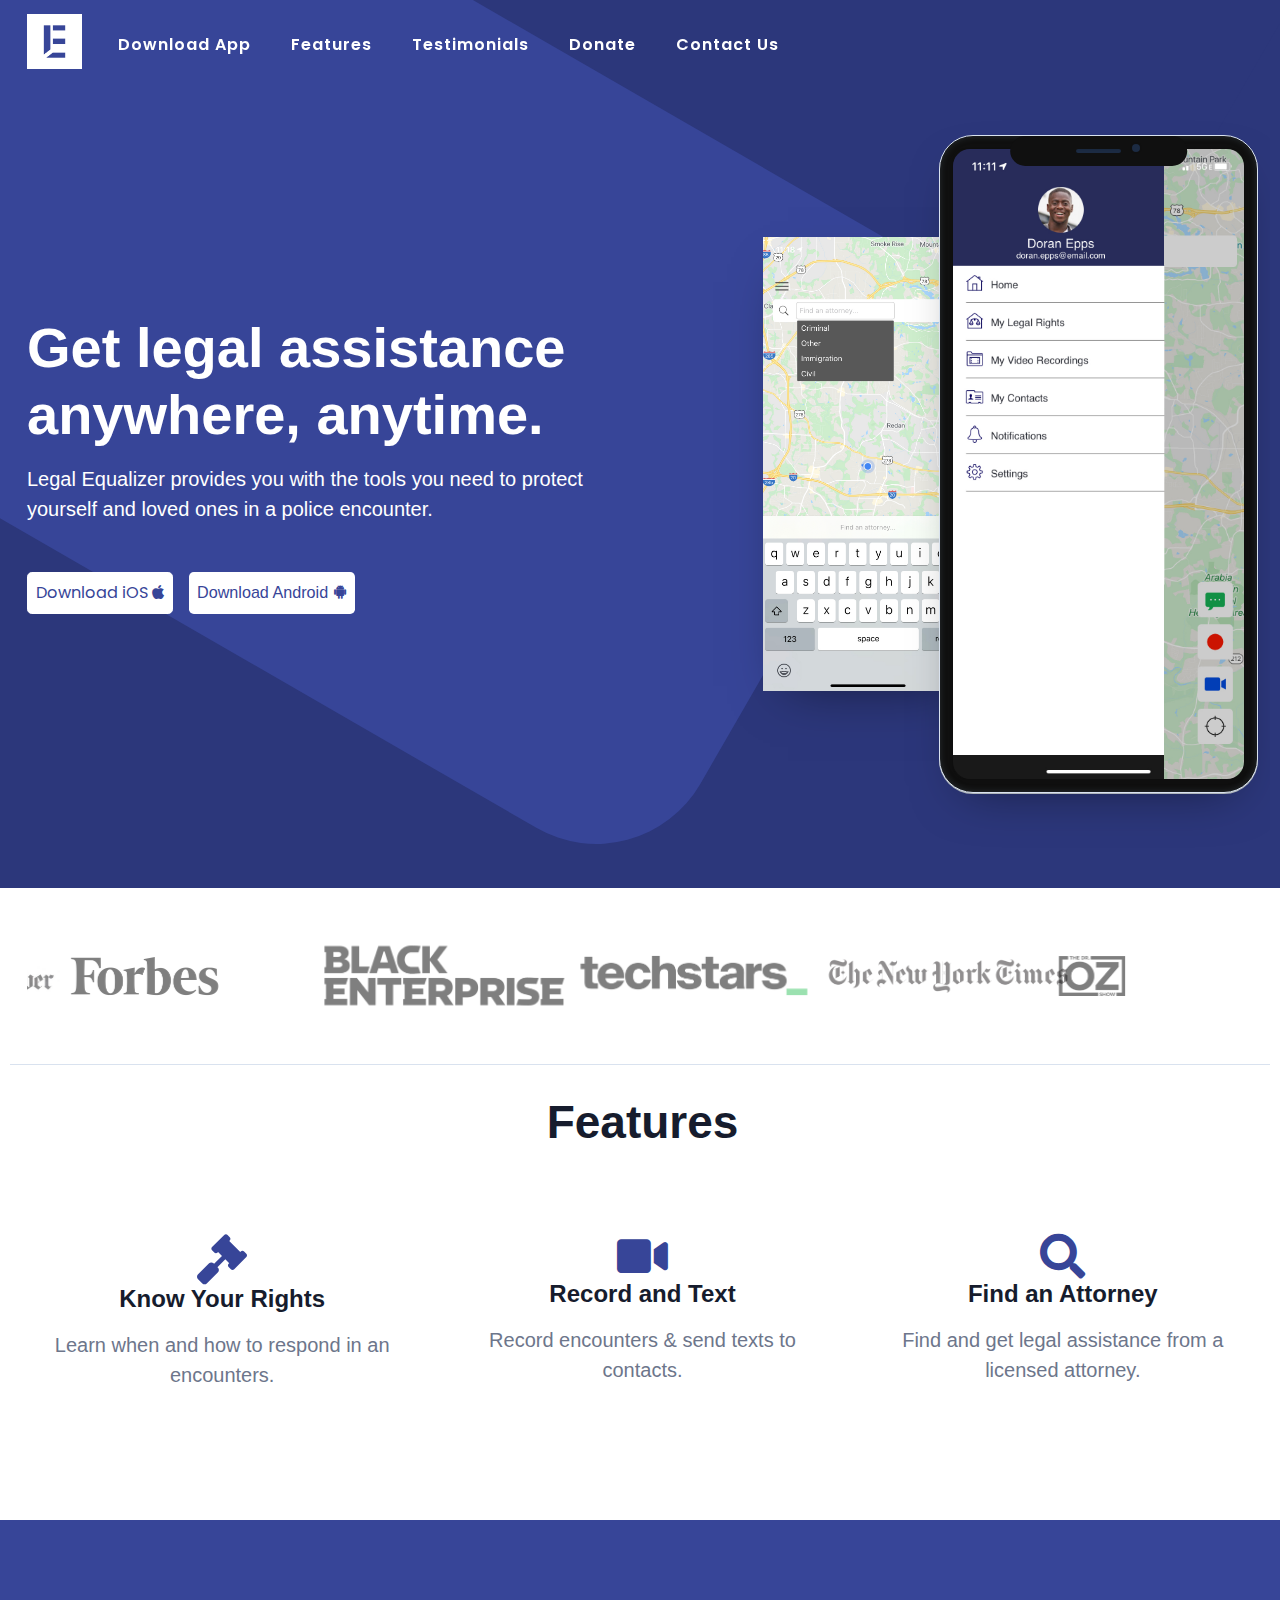
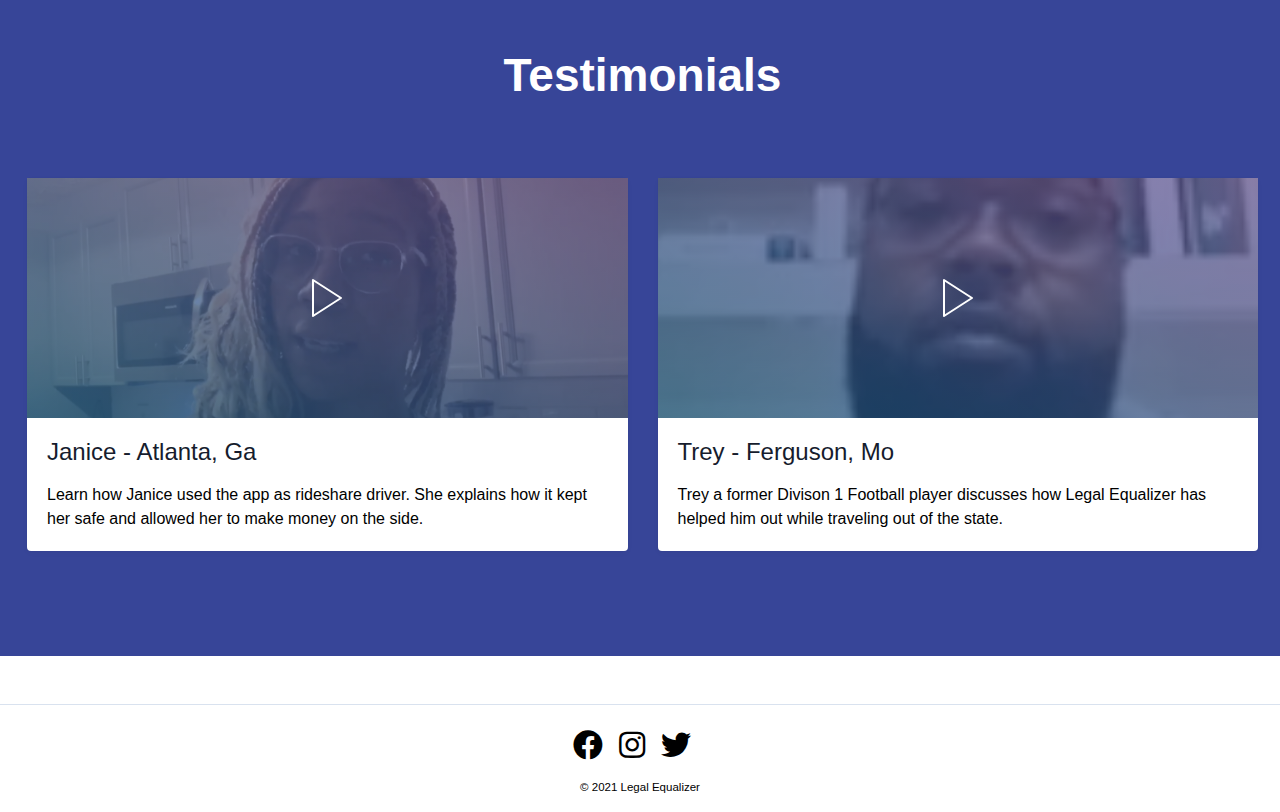
==== home-ios.html @ fbac2fe8 "New Updates" ====
<!doctype html>
<html lang="en">

<head>
    <meta charset="utf-8">
    <!--[if IE]><meta http-equiv="X-UA-Compatible" content="IE=edge" /><![endif]-->
    <meta name="description" content="">
    <meta name="viewport" content="width=device-width,initial-scale=1">
    <meta name="viewport" content="user-scalable=no, width=device-width, initial-scale=1.0" />
    <meta name="apple-mobile-web-app-capable" content="yes" />
    <!-- Place favicon.ico in the root directory -->
    <link rel="apple-touch-icon" href="apple-touch-icon.png">
    <link rel="icon" href="img/favicon.png">
    <link href="https://fonts.googleapis.com/css?family=Poppins:100,300,400,700,900" rel="stylesheet">
    <link href="https://fonts.googleapis.com/css?family=Caveat" rel="stylesheet">
    <title>Legal Equalizer - Get legal assistance anywhere, anytime.</title>
    <link rel="stylesheet" href="css/all.css">
    <link rel="stylesheet" href="css/aos.css">
    <link rel="stylesheet" href="css/cookieconsent.min.css">
    <link rel="stylesheet" href="css/magnific-popup.css">
    <link rel="stylesheet" href="css/odometer-theme-minimal.css">
    <link rel="stylesheet" href="css/prism-okaidia.css">
    <link rel="stylesheet" href="css/simplebar.css">
    <link rel="stylesheet" href="css/smart_wizard.css">
    <link rel="stylesheet" href="css/smart_wizard_theme_arrows.css">
    <link rel="stylesheet" href="css/smart_wizard_theme_circles.css">
    <link rel="stylesheet" href="css/smart_wizard_theme_dots.css">
    <link rel="stylesheet" href="css/swiper.css">
    <link rel="stylesheet" href="css/theme.css">
    <link rel="stylesheet" href="css/rtl.css"><!-- endinject -->
    <!-- Global site tag (gtag.js) - Google Analytics -->
    <script async src="https://www.googletagmanager.com/gtag/js?id=G-NE7BW5QN67"></script>
    <script>
      window.dataLayer = window.dataLayer || [];
      function gtag(){dataLayer.push(arguments);}
      gtag('js', new Date());

      gtag('config', 'G-NE7BW5QN67');
    </script>
</head>

<body>

  <!-- Preloader -->
  <div class="preloader preloader-dark">
    <div data-loader="dual-ring"></div>
  </div>
  <!-- Preloader End -->
    <!--[if lt IE 8]>
<p class="browserupgrade">You are using an <strong>outdated</strong> browser. Please <a href="http://browsehappy.com/">upgrade your browser</a> to improve your experience.</p>
<![endif]-->
    <!-- Making stripe menu -->
    <nav class="st-nav navbar main-nav navigation fixed-top" id="main-nav">
        <div class="container">
            <ul class="st-nav-menu nav navbar-nav">
                <li class="st-nav-section nav-item"><a href="#main" class="navbar-brand"><img src="img/logo.png" alt="Dashcore" class="logo logo-sticky d-block d-md-none"> <img src="img/logo-light.png" alt="Dashcore" class="logo d-none d-md-block"></a></li>
                <li class="st-nav-section st-nav-primary nav-item"><a class="st-root-link nav-link" href="download.html" target="_blank">Download App</a><a class="st-root-link nav-link smooth-scroll" href="#features" >Features</a><a class="st-root-link nav-link smooth-scroll" href="#testimonials">Testimonials</a><a class="st-root-link nav-link" href="donate.html">Donate</a><a class="st-root-link nav-link" href="mailto:support@legalequalizer.com?Subject=Contact%20Us" target="_blank">Contact Us</a></li>
                <!-- Mobile Navigation -->
                <li class="st-nav-section st-nav-mobile nav-item"><button class="st-root-link navbar-toggler" type="button"><span class="icon-bar"></span> <span class="icon-bar"></span> <span class="icon-bar"></span></button>
                    <div class="st-popup">
                        <div class="st-popup-container"><a class="st-popup-close-button">Close</a>
                            <div class="st-dropdown-content-group">
                                <a class="regular smooth-scroll nav-icon" href="#features"><i class="fas fa-info mr-2"></i>Features</a><a class="regular smooth-scroll nav-icon" href="#testimonials"><i class="fas fa-quote-right mr-2"></i> Testimonials </a><a class="regular" href="donate.html"><i class="fas fa-donate mr-2"></i> Donate</a><a class="regular" href="mailto:support@legalequalizer.com?Subject=Contact%20Us"><i class="far fa-envelope mr-2"></i>Contact Us</a>
                            </div>
                            <div class="st-dropdown-content-group b-t"><a href="download.html">Download App <i class="fas fa-mobile-alt"></i></a></div>
                        </div>
                    </div>
                </li>
            </ul>
        </div>
        <div class="st-dropdown-root">
            <div class="st-dropdown-bg">
                <div class="st-alt-bg"></div>
            </div>
            <div class="st-dropdown-arrow"></div>
            <div class="st-dropdown-container">
                <div class="st-dropdown-section" data-dropdown="blocks">
                    <div class="st-dropdown-content">
                        <div class="st-dropdown-content-group">
                            <div class="row">
                                <div class="col mr-4"><a class="dropdown-item" target="_blank" href="blocks/call-to-action.html">Call to actions</a> <a class="dropdown-item" target="_blank" href="blocks/contact.html">Contact</a> <a class="dropdown-item" target="_blank" href="blocks/counter.html">Counters</a> <a class="dropdown-item" target="_blank" href="blocks/faqs.html">FAQs</a></div>
                                <div class="col mr-4"><a class="dropdown-item" target="_blank" href="blocks/footer.html">Footers</a> <a class="dropdown-item" target="_blank" href="blocks/form.html">Forms</a> <a class="dropdown-item" target="_blank" href="blocks/navbar.html">Navbar</a> <a class="dropdown-item" target="_blank" href="blocks/navigation.html">Navigation</a></div>
                                <div class="col"><a class="dropdown-item" target="_blank" href="blocks/pricing.html">Pricing</a> <a class="dropdown-item" target="_blank" href="blocks/slider.html">Sliders</a> <a class="dropdown-item" target="_blank" href="blocks/team.html">Team</a> <a class="dropdown-item" target="_blank" href="blocks/testimonial.html">Testimonials</a></div>
                            </div>
                        </div>
                        <div class="st-dropdown-content-group">
                            <h3 class="link-title"><i class="fas fa-long-arrow-alt-right icon"></i> Coming soon</h3>
                            <div class="ml-5"><span class="dropdown-item text-secondary">Dividers </span><span class="dropdown-item text-secondary">Gallery </span><span class="dropdown-item text-secondary">Screenshots</span></div>
                        </div>
                    </div>
                </div>
            </div>
        </div>
    </nav>
    <main>
        <!-- ./App Landing - page header -->
        <header class="section header text-contrast app-landing-header">
            <div class="shape-wrapper" style="background-color: #2c377b;">
                <div class="shape shape-background shape-main"></div>
                <div class="shape shape-background shape-top"></div>
            </div>
            <div class="container overflow-hidden">
                <div class="row gap-y align-items-center">
                    <div class="col-md-6 col-lg-6">
                        <p class="lead d-flex align-items-center my-0"></p>
                        <h2 class="bold text-contrast display-lg-2 font-lg mb-3">Get legal assistance anywhere, anytime.</h2>
                        <p class="lead">Legal Equalizer provides you with the tools you need to protect yourself and loved ones in a police encounter.</p>
                          <nav class="nav mt-5"><a href="https://apps.apple.com/us/app/legal-equalizer/id1255955244" target="_blank" class="nav-link mr-3 btn-lg btn-info btn btn btn-contrast">Download iOS <i class="fab fa-apple"></i></a><a href="https://play.google.com/store/apps/details?id=com.julytwentysix.legalequalizer&hl=en_US&gl=US" target="_blank"class="nav-link btn-lg btn-info btn-success btn-contrast">Download Android <i class="fab fa-android"></i></a></nav>
                    </div>
                    <div class="col-md-6 col-lg-5 ml-lg-auto">
                      <div class="device-twin align-items-center">
                          <div class="mockup absolute" data-aos="fade-left">
                              <div class="screen"><img src="img/screens/app/1.jpeg" alt="..."></div><span class="button"></span>
                          </div>
                          <div class="iphone-x front mr-0">
                              <div class="screen shadow-box"><img src="img/screens/app/2.jpeg" alt="..."></div>
                              <div class="notch"></div>
                          </div>
                      </div>
                        <!-- <div data-aos="fade-left">
                            <div class="mobile-device iphone-x">
                                <div class="screen"><img src="img/screens/app/2.png" class="img-responsive" alt=""></div>
                                <div class="notch"></div>
                            </div>
                            <div class="absolute screen-highlight center-x w-100"><img src="img/screens/app/2-highlight.png" alt="" class="mx-auto shadow-lg rounded img-responsive" data-aos-delay="1000" data-aos="zoom-in"></div>
                        </div> -->
                    </div>
                </div>
            </div>
        </header><!-- ./Partners -->
        <section class="partners">
            <div class="container py-5 b-b">
                <div class="swiper-container" data-sw-show-items="5" data-sw-space-between="30" data-sw-autoplay="2500" data-sw-loop="true">
                    <div class="swiper-wrapper align-items-center">
                        <div class="swiper-slide"><img src="img/logos/techstars.png" class="img-responsive" alt="" style="max-height: 80px"></div>
                        <div class="swiper-slide"><img src="img/logos/new_york.png" class="img-responsive" alt="" style="max-height: 80px"></div>
                        <div class="swiper-slide"><img src="img/logos/oz.png" class="img-responsive" alt="" style="max-height: 50px; margin-left:15px;"></div>
                        <div class="swiper-slide"><img src="img/logos/observer.jpg" class="img-responsive" alt="" style="max-height: 80px"></div>
                        <div class="swiper-slide"><img src="img/logos/forbes.png" class="img-responsive" alt="" style="max-height: 80px"></div>
                        <div class="swiper-slide"><img src="img/logos/black.png" class="img-responsive" alt="" style="max-height: 80px"></div>
                    </div>
                </div>
            </div>
        </section><!-- ./Trending design -->
        <section id="features" class="section features">
            <div class="container text-center">
                <div class="section-heading text-center">
                    <h2 class="bold">Features</h2>
                    <!-- <p class="lead text-secondary">Lorem ipsum dolor sit amet, consectetur adipisicing elit. Ex, nulla, voluptates. Architecto eum minima necessitatibus quo reiciendis! Aliquam culpa doloremque eaque esse illo, nemo nesciunt nobis quia sapiente tenetur veniam.</p> -->
                </div>

                <div class="row gap-y text-center text-md-left">
                    <div class="col-md-4 py-4 rounded shadow-hover text-center"><i class="fas fa-gavel text-center" style="font-size: 50px; color: #374598;  text-align: center;" class="mb-5 stroke-primary"></i>
                        <h5 class="bold text-center" style="font-size: 24px;">Know Your Rights</h5>
                        <p class="text-center" style="font-size: 20px;">Learn when and how to respond in an encounters.</p>
                    </div>
                    <div class="col-md-4 py-4 rounded shadow-hover text-center"><i class="fas fa-video" style="font-size: 45px; color: #374598; text-align: center;"  class="mb-5 stroke-primary"></i>
                        <h5 class="bold text-center" style="font-size: 24px;">Record and Text</h5>
                        <p class="text-center" style="font-size: 20px;">Record encounters & send texts to contacts.</p>
                    </div>
                    <div class="col-md-4 py-4 rounded shadow-hover text-center"><i class="fas fa-search" style="font-size: 45px; color: #374598;  text-align: center;" class="mb-5 stroke-primary"></i>
                        <h5 class="bold text-center" style="font-size: 24px;">Find an Attorney</h5>
                        <p class="text-center" style="font-size: 20px;">Find and get legal assistance from a licensed attorney.</p>
                    </div>
                </div>
            </div>
        </section><!-- ./Tons of benefits -->
        <section id="testimonials" class="section bg-light top-left">
            <div class="container pt-8">
                <div class="section-heading text-center w-75 mx-auto">
                    <h2 class="text-contrast bold">Testimonials</h2>
                    <!-- <p class="lead text-contrast">Learn how Legal Equalizer is helping save lifes.</p> -->
                </div>
                <div class="row gap-y">
                    <div class="col-12 col-sm-6 col-md-6">
                        <div class="card shadow-box shadow-hover border-0"><a href="https://www.youtube.com/watch?v=L-QsZ6jnVZ4" class="modal-popup mfp-iframe overlay gradient gradient-blue-purple alpha-3 p-6 image-background cover" style="background-image: url('img/testimonial1.png');" data-effect="mfp-fade" data-type="iframe">
                                <div class="content text-center"><i data-feather="play" width="48" height="48" stroke-width="1" class="stroke-contrast"></i></div>
                            </a>
                            <div class="card-body">
                                <h4 class="card-title regular">Janice - Atlanta, Ga</h4>
                                <p class="card-text text-secondary">Learn how Janice used the app as rideshare driver. She explains how it kept her safe and allowed her to make money on the side.</p>
                            </div>
                        </div>
                    </div>
                    <div class="col-12 col-sm-6 col-md-6">
                        <div class="card shadow-box shadow-hover border-0"><a href="https://www.youtube.com/watch?v=xmWalco_gUo" class="modal-popup mfp-iframe overlay gradient gradient-blue-purple alpha-3 p-6 image-background cover" style="background-image: url('img/testimonial2.png');" data-effect="mfp-fade" data-type="iframe">
                                <div class="content text-center"><i data-feather="play" width="48" height="48" stroke-width="1" class="stroke-contrast"></i></div>
                            </a>
                            <div class="card-body">
                                <h4 class="card-title regular">Trey - Ferguson, Mo</h4>
                                <p class="card-text text-secondary">Trey a former Divison 1 Football player discusses how Legal Equalizer has helped him out while traveling out of the state.</p>
                            </div>
                        </div>
                    </div>
                </div>
            </div>
        </section><!-- ./Brands -->
        <footer class="site-footer section text-center block bg-contrast">
            <hr class="mt-5">
            <nav class="nav social-icons justify-content-center mt-4" style="font-size: 22px;"> <a href="https://www.facebook.com/LegalEqualizer/" class="mr-3 font-regular text-secondary"><i class="fab fa-facebook" style="font-size: 30px;"></i></a> <a href="https://www.instagram.com/legal_equalizer_app/" class="mr-3 font-regular text-secondary"><i class="fab fa-instagram" style="font-size: 30px;"></i></a><a href="https://twitter.com/legaleqapp" class="mr-3 font-regular text-secondary"><i class="fab fa-twitter" style="font-size: 30px;"></i></a></nav>
            <p class="small copyright text-secondary">© 2021 Legal Equalizer</p>
        </footer>
    </main><!-- themeforest:js -->
    <script src="js/01.cookie-consent-util.js"></script>
    <script src="js/02.1.cookie-consent-themes.js"></script>
    <script src="js/02.2.cookie-consent-custom-css.js"></script>
    <script src="js/02.3.cookie-consent-informational.js"></script>
    <script src="js/02.4.cookie-consent-opt-out.js"></script>
    <script src="js/02.5.cookie-consent-opt-in.js"></script>
    <script src="js/02.6.cookie-consent-location.js"></script>
    <script src="js/card.js"></script>
    <script src="js/counterup2.js"></script>
    <script src="js/index.js"></script>
    <script src="js/noframework.waypoints.js"></script>
    <script src="js/odometer.min.js"></script>
    <script src="js/prism.js"></script>
    <script src="js/simplebar.js"></script>
    <script src="js/swiper.js"></script>
    <script src="js/popper.js"></script>
    <script src="js/jquery.js"></script>
    <script src="js/jquery.easing.min.js"></script>
    <script src="js/jquery.validate.js"></script>
    <script src="js/jquery.smartWizard.js"></script>
    <script src="js/plugins/jquery.animatebar.js"></script>
    <script src="js/feather.min.js"></script>
    <script src="js/bootstrap.js"></script>
    <script src="js/aos.js"></script>
    <script src="js/typed.js"></script>
    <script src="js/jquery.magnific-popup.js"></script>
    <script src="js/cookieconsent.min.js"></script>
    <script src="js/common-script.js"></script>
    <script src="js/forms.js"></script>
    <script src="js/stripe-bubbles.js"></script>
    <script src="js/stripe-menu.js"></script>
    <script src="js/cc.js"></script>
    <script src="js/pricing.js"></script>
    <script src="js/shop.js"></script>
    <script src="js/svg.js"></script>
    <script src="js/site.js"></script>
    <script src="js/03.demo.js"></script><!-- endinject -->
</body>

</html>
---- css/cookieconsent.min.css ----
.cc-window{opacity:1;-webkit-transition:opacity 1s ease;transition:opacity 1s ease}.cc-window.cc-invisible{opacity:0}.cc-animate.cc-revoke{-webkit-transition:transform 1s ease;-webkit-transition:-webkit-transform 1s ease;transition:-webkit-transform 1s ease;transition:transform 1s ease;transition:transform 1s ease,-webkit-transform 1s ease}.cc-animate.cc-revoke.cc-top{-webkit-transform:translateY(-2em);transform:translateY(-2em)}.cc-animate.cc-revoke.cc-bottom{-webkit-transform:translateY(2em);transform:translateY(2em)}.cc-animate.cc-revoke.cc-active.cc-top{-webkit-transform:translateY(0);transform:translateY(0)}.cc-animate.cc-revoke.cc-active.cc-bottom{-webkit-transform:translateY(0);transform:translateY(0)}.cc-revoke:hover{-webkit-transform:translateY(0);transform:translateY(0)}.cc-grower{max-height:0;overflow:hidden;-webkit-transition:max-height 1s;transition:max-height 1s}
.cc-revoke,.cc-window{position:fixed;overflow:hidden;-webkit-box-sizing:border-box;box-sizing:border-box;font-family:Helvetica,Calibri,Arial,sans-serif;font-size:16px;line-height:1.5em;display:-webkit-box;display:-ms-flexbox;display:flex;-ms-flex-wrap:nowrap;flex-wrap:nowrap;z-index:9999}.cc-window.cc-static{position:static}.cc-window.cc-floating{padding:2em;max-width:24em;-webkit-box-orient:vertical;-webkit-box-direction:normal;-ms-flex-direction:column;flex-direction:column}.cc-window.cc-banner{padding:1em 1.8em;width:100%;-webkit-box-orient:horizontal;-webkit-box-direction:normal;-ms-flex-direction:row;flex-direction:row}.cc-revoke{padding:.5em}.cc-revoke:hover{text-decoration:underline}.cc-header{font-size:18px;font-weight:700}.cc-btn,.cc-close,.cc-link,.cc-revoke{cursor:pointer}.cc-link{opacity:.8;display:inline-block;padding:.2em;text-decoration:underline}.cc-link:hover{opacity:1}.cc-link:active,.cc-link:visited{color:initial}.cc-btn{display:block;padding:.4em .8em;font-size:.9em;font-weight:700;border-width:2px;border-style:solid;text-align:center;white-space:nowrap}.cc-highlight .cc-btn:first-child{background-color:transparent;border-color:transparent}.cc-highlight .cc-btn:first-child:focus,.cc-highlight .cc-btn:first-child:hover{background-color:transparent;text-decoration:underline}.cc-close{display:block;position:absolute;top:.5em;right:.5em;font-size:1.6em;opacity:.9;line-height:.75}.cc-close:focus,.cc-close:hover{opacity:1}
.cc-revoke.cc-top{top:0;left:3em;border-bottom-left-radius:.5em;border-bottom-right-radius:.5em}.cc-revoke.cc-bottom{bottom:0;left:3em;border-top-left-radius:.5em;border-top-right-radius:.5em}.cc-revoke.cc-left{left:3em;right:unset}.cc-revoke.cc-right{right:3em;left:unset}.cc-top{top:1em}.cc-left{left:1em}.cc-right{right:1em}.cc-bottom{bottom:1em}.cc-floating>.cc-link{margin-bottom:1em}.cc-floating .cc-message{display:block;margin-bottom:1em}.cc-window.cc-floating .cc-compliance{-webkit-box-flex:1;-ms-flex:1 0 auto;flex:1 0 auto}.cc-window.cc-banner{-webkit-box-align:center;-ms-flex-align:center;align-items:center}.cc-banner.cc-top{left:0;right:0;top:0}.cc-banner.cc-bottom{left:0;right:0;bottom:0}.cc-banner .cc-message{display:block;-webkit-box-flex:1;-ms-flex:1 1 auto;flex:1 1 auto;max-width:100%;margin-right:1em}.cc-compliance{display:-webkit-box;display:-ms-flexbox;display:flex;-webkit-box-align:center;-ms-flex-align:center;align-items:center;-ms-flex-line-pack:justify;align-content:space-between}.cc-floating .cc-compliance>.cc-btn{-webkit-box-flex:1;-ms-flex:1;flex:1}.cc-btn+.cc-btn{margin-left:.5em}
@media print{.cc-revoke,.cc-window{display:none}}@media screen and (max-width:900px){.cc-btn{white-space:normal}}@media screen and (max-width:414px) and (orientation:portrait),screen and (max-width:736px) and (orientation:landscape){.cc-window.cc-top{top:0}.cc-window.cc-bottom{bottom:0}.cc-window.cc-banner,.cc-window.cc-floating,.cc-window.cc-left,.cc-window.cc-right{left:0;right:0}.cc-window.cc-banner{-webkit-box-orient:vertical;-webkit-box-direction:normal;-ms-flex-direction:column;flex-direction:column}.cc-window.cc-banner .cc-compliance{-webkit-box-flex:1;-ms-flex:1 1 auto;flex:1 1 auto}.cc-window.cc-floating{max-width:none}.cc-window .cc-message{margin-bottom:1em}.cc-window.cc-banner{-webkit-box-align:unset;-ms-flex-align:unset;align-items:unset}.cc-window.cc-banner .cc-message{margin-right:0}}
.cc-floating.cc-theme-classic{padding:1.2em;border-radius:5px}.cc-floating.cc-type-info.cc-theme-classic .cc-compliance{text-align:center;display:inline;-webkit-box-flex:0;-ms-flex:none;flex:none}.cc-theme-classic .cc-btn{border-radius:5px}.cc-theme-classic .cc-btn:last-child{min-width:140px}.cc-floating.cc-type-info.cc-theme-classic .cc-btn{display:inline-block}
.cc-theme-edgeless.cc-window{padding:0}.cc-floating.cc-theme-edgeless .cc-message{margin:2em;margin-bottom:1.5em}.cc-banner.cc-theme-edgeless .cc-btn{margin:0;padding:.8em 1.8em;height:100%}.cc-banner.cc-theme-edgeless .cc-message{margin-left:1em}.cc-floating.cc-theme-edgeless .cc-btn+.cc-btn{margin-left:0}
---- css/odometer-theme-minimal.css ----
.odometer.odometer-auto-theme, .odometer.odometer-theme-minimal {
  display: inline-block;
  vertical-align: middle;
  *vertical-align: auto;
  *zoom: 1;
  *display: inline;
  position: relative;
}
.odometer.odometer-auto-theme .odometer-digit, .odometer.odometer-theme-minimal .odometer-digit {
  display: inline-block;
  vertical-align: middle;
  *vertical-align: auto;
  *zoom: 1;
  *display: inline;
  position: relative;
}
.odometer.odometer-auto-theme .odometer-digit .odometer-digit-spacer, .odometer.odometer-theme-minimal .odometer-digit .odometer-digit-spacer {
  display: inline-block;
  vertical-align: middle;
  *vertical-align: auto;
  *zoom: 1;
  *display: inline;
  visibility: hidden;
}
.odometer.odometer-auto-theme .odometer-digit .odometer-digit-inner, .odometer.odometer-theme-minimal .odometer-digit .odometer-digit-inner {
  text-align: left;
  display: block;
  position: absolute;
  top: 0;
  left: 0;
  right: 0;
  bottom: 0;
  overflow: hidden;
}
.odometer.odometer-auto-theme .odometer-digit .odometer-ribbon, .odometer.odometer-theme-minimal .odometer-digit .odometer-ribbon {
  display: block;
}
.odometer.odometer-auto-theme .odometer-digit .odometer-ribbon-inner, .odometer.odometer-theme-minimal .odometer-digit .odometer-ribbon-inner {
  display: block;
  -webkit-backface-visibility: hidden;
}
.odometer.odometer-auto-theme .odometer-digit .odometer-value, .odometer.odometer-theme-minimal .odometer-digit .odometer-value {
  display: block;
  -webkit-transform: translateZ(0);
}
.odometer.odometer-auto-theme .odometer-digit .odometer-value.odometer-last-value, .odometer.odometer-theme-minimal .odometer-digit .odometer-value.odometer-last-value {
  position: absolute;
}
.odometer.odometer-auto-theme.odometer-animating-up .odometer-ribbon-inner, .odometer.odometer-theme-minimal.odometer-animating-up .odometer-ribbon-inner {
  -webkit-transition: -webkit-transform 2s;
  -moz-transition: -moz-transform 2s;
  -ms-transition: -ms-transform 2s;
  -o-transition: -o-transform 2s;
  transition: transform 2s;
}
.odometer.odometer-auto-theme.odometer-animating-up.odometer-animating .odometer-ribbon-inner, .odometer.odometer-theme-minimal.odometer-animating-up.odometer-animating .odometer-ribbon-inner {
  -webkit-transform: translateY(-100%);
  -moz-transform: translateY(-100%);
  -ms-transform: translateY(-100%);
  -o-transform: translateY(-100%);
  transform: translateY(-100%);
}
.odometer.odometer-auto-theme.odometer-animating-down .odometer-ribbon-inner, .odometer.odometer-theme-minimal.odometer-animating-down .odometer-ribbon-inner {
  -webkit-transform: translateY(-100%);
  -moz-transform: translateY(-100%);
  -ms-transform: translateY(-100%);
  -o-transform: translateY(-100%);
  transform: translateY(-100%);
}
.odometer.odometer-auto-theme.odometer-animating-down.odometer-animating .odometer-ribbon-inner, .odometer.odometer-theme-minimal.odometer-animating-down.odometer-animating .odometer-ribbon-inner {
  -webkit-transition: -webkit-transform 2s;
  -moz-transition: -moz-transform 2s;
  -ms-transition: -ms-transform 2s;
  -o-transition: -o-transform 2s;
  transition: transform 2s;
  -webkit-transform: translateY(0);
  -moz-transform: translateY(0);
  -ms-transform: translateY(0);
  -o-transform: translateY(0);
  transform: translateY(0);
}
---- css/prism-okaidia.css ----
/**
 * okaidia theme for JavaScript, CSS and HTML
 * Loosely based on Monokai textmate theme by http://www.monokai.nl/
 * @author ocodia
 */

code[class*="language-"],
pre[class*="language-"] {
	color: #f8f8f2;
	background: none;
	text-shadow: 0 1px rgba(0, 0, 0, 0.3);
	font-family: Consolas, Monaco, 'Andale Mono', 'Ubuntu Mono', monospace;
	font-size: 1em;
	text-align: left;
	white-space: pre;
	word-spacing: normal;
	word-break: normal;
	word-wrap: normal;
	line-height: 1.5;

	-moz-tab-size: 4;
	-o-tab-size: 4;
	tab-size: 4;

	-webkit-hyphens: none;
	-moz-hyphens: none;
	-ms-hyphens: none;
	hyphens: none;
}

/* Code blocks */
pre[class*="language-"] {
	padding: 1em;
	margin: .5em 0;
	overflow: auto;
	border-radius: 0.3em;
}

:not(pre) > code[class*="language-"],
pre[class*="language-"] {
	background: #272822;
}

/* Inline code */
:not(pre) > code[class*="language-"] {
	padding: .1em;
	border-radius: .3em;
	white-space: normal;
}

.token.comment,
.token.prolog,
.token.doctype,
.token.cdata {
	color: slategray;
}

.token.punctuation {
	color: #f8f8f2;
}

.namespace {
	opacity: .7;
}

.token.property,
.token.tag,
.token.constant,
.token.symbol,
.token.deleted {
	color: #f92672;
}

.token.boolean,
.token.number {
	color: #ae81ff;
}

.token.selector,
.token.attr-name,
.token.string,
.token.char,
.token.builtin,
.token.inserted {
	color: #a6e22e;
}

.token.operator,
.token.entity,
.token.url,
.language-css .token.string,
.style .token.string,
.token.variable {
	color: #f8f8f2;
}

.token.atrule,
.token.attr-value,
.token.function,
.token.class-name {
	color: #e6db74;
}

.token.keyword {
	color: #66d9ef;
}

.token.regex,
.token.important {
	color: #fd971f;
}

.token.important,
.token.bold {
	font-weight: bold;
}
.token.italic {
	font-style: italic;
}

.token.entity {
	cursor: help;
}
---- css/simplebar.css ----
/*!
 * 
 *         SimpleBar.js - v2.6.1
 *         Scrollbars, simpler.
 *         https://grsmto.github.io/simplebar/
 *         
 *         Made by Adrien Grsmto from a fork by Jonathan Nicol
 *         Under MIT License
 *       
 */
[data-simplebar] {
    position: relative;
    z-index: 0;
    overflow: hidden!important;
    max-height: inherit;
    -webkit-overflow-scrolling: touch; /* Trigger native scrolling for mobile, if not supported, plugin is used. */
}

[data-simplebar="init"] {
    display: -webkit-box;
    display: -ms-flexbox;
    display: flex;
}

.simplebar-scroll-content {
    overflow-x: hidden!important;
    overflow-y: scroll;
    min-width: 100%!important;
    max-height: inherit!important;
    -webkit-box-sizing: content-box!important;
            box-sizing: content-box!important;
}

.simplebar-content {
    overflow-y: hidden!important;
    overflow-x: scroll;
    -webkit-box-sizing: border-box!important;
            box-sizing: border-box!important;
    min-height: 100%!important;
}

.simplebar-track {
    z-index: 1;
    position: absolute;
    right: 0;
    bottom: 0;
    width: 11px;
}

.simplebar-scrollbar {
    position: absolute;
    right: 2px;
    width: 7px;
    min-height: 10px;
}

.simplebar-scrollbar:before {
    position: absolute;
    content: "";
    background: black;
    border-radius: 7px;
    left: 0;
    right: 0;
    opacity: 0;
    -webkit-transition: opacity 0.2s linear;
    transition: opacity 0.2s linear;
}

.simplebar-track:hover .simplebar-scrollbar:before,
.simplebar-track .simplebar-scrollbar.visible:before {
    /* When hovered, remove all transitions from drag handle */
    opacity: 0.5;
    -webkit-transition: opacity 0 linear;
    transition: opacity 0 linear;
}

.simplebar-track.vertical {
    top: 0;
}

.simplebar-track.vertical .simplebar-scrollbar:before {
    top: 2px;
    bottom: 2px;
}

.simplebar-track.horizontal {
    left: 0;
    width: auto;
    height: 11px;
}

.simplebar-track.horizontal .simplebar-scrollbar:before {
    height: 100%;
    left: 2px;
    right: 2px;
}

.horizontal.simplebar-track .simplebar-scrollbar {
    right: auto;
    top: 2px;
    height: 7px;
    min-height: 0;
    min-width: 10px;
    width: auto;
}
---- css/smart_wizard.css ----
/*!
 * SmartWizard v4.3.x
 * jQuery Wizard Plugin
 * http://www.techlaboratory.net/smartwizard
 *
 * Created by Dipu Raj
 * http://dipuraj.me
 *
 * Licensed under the terms of MIT License
 * https://github.com/techlab/SmartWizard/blob/master/LICENSE
 */

/* SmartWizard Basic CSS */
.sw-main {
    position: relative;
    display: block;
    margin: 0;
    padding: 0;
    border-radius: .25rem!important;
}

.sw-main .sw-container {
    display: block;
    margin: 0;
    padding: 0;
    position: relative;
}

.sw-main .step-content {
    display: none;
    position: relative;
    margin: 0;
}

.sw-main .sw-toolbar {
    margin-left: 0;
}

/* SmartWizard Theme: White */
.sw-theme-default {
    -webkit-box-shadow: 0px 1px 3px rgba(0, 0, 0, 0.3);
    box-shadow: 0px 1px 3px rgba(0, 0, 0, 0.3);
}

.sw-theme-default .sw-container {
    min-height: 250px;
}

.sw-theme-default .step-content {
    padding: 10px;
    border: 0px solid #D4D4D4;
    background-color: #FFF;
    text-align: left;
}

.sw-theme-default .sw-toolbar {
    background: #f9f9f9;
    border-radius: 0 !important;
    padding-left: 10px;
    padding-right: 10px;
    padding: 10px;
    margin-bottom: 0 !important;
}

.sw-theme-default .sw-toolbar-top {
    border-bottom-color: #ddd !important;
}

.sw-theme-default .sw-toolbar-bottom {
    border-top-color: #ddd !important;
}

.sw-theme-default > ul.step-anchor > li {
    position: relative;
    margin-right: 2px;
}

.sw-theme-default > ul.step-anchor > li > a, .sw-theme-default > ul.step-anchor > li > a:hover {
    border: none !important;
    color: #bbb;
    text-decoration: none;
    outline-style: none;
    background: transparent !important;
    border: none !important;
    cursor: not-allowed;
}

.sw-theme-default > ul.step-anchor > li.clickable > a:hover {
    color: #4285F4 !important;
    background: transparent !important;
    cursor: pointer;
}

.sw-theme-default > ul.step-anchor > li > a::after {
    content: "";
    background: #4285F4;
    height: 2px;
    position: absolute;
    width: 100%;
    left: 0px;
    bottom: 0px;
    -webkit-transition: all 250ms ease 0s;
    transition: all 250ms ease 0s;
    -webkit-transform: scale(0);
    -ms-transform: scale(0);
    transform: scale(0);
}

.sw-theme-default > ul.step-anchor > li.active > a {
    border: none !important;
    color: #4285F4 !important;
    background: transparent !important;
    cursor: pointer;
}

.sw-theme-default > ul.step-anchor > li.active > a::after {
    -webkit-transform: scale(1);
    -ms-transform: scale(1);
    transform: scale(1);
}

.sw-theme-default > ul.step-anchor > li.done > a {
    border: none !important;
    color: #000 !important;
    background: transparent !important;
    cursor: pointer;
}

.sw-theme-default > ul.step-anchor > li.done > a::after {
    background: #5cb85c;
    -webkit-transform: scale(1);
    -ms-transform: scale(1);
    transform: scale(1);
}

.sw-theme-default > ul.step-anchor > li.danger > a {
    border: none !important;
    color: #d9534f !important;
    /* background: #d9534f !important; */
    cursor: pointer;
}

.sw-theme-default > ul.step-anchor > li.danger > a::after {
    background: #d9534f;
    border-left-color: #f8d7da;
    -webkit-transform: scale(1);
    -ms-transform: scale(1);
    transform: scale(1);
}

.sw-theme-default > ul.step-anchor > li.disabled > a, .sw-theme-default > ul.step-anchor > li.disabled > a:hover {
    color: #eee !important;
    cursor: not-allowed;
}

/* Responsive CSS */
@media screen and (max-width: 768px) {
    .sw-theme-default > .nav-tabs > li {
        float: none !important;
    }
}

/* Common Loader */
.sw-loading::after {
    position: absolute;
    display: block;
    opacity: 1;
    content: "";
    top: 0;
    left: 0;
    height: 100%;
    width: 100%;
    background: rgba(255,255,255,.7);
    -webkit-transition: all .2s ease;
    transition: all .2s ease;
    z-index: 2;
}

.sw-loading::before {
    content: '';
    display: inline-block;
    position: absolute;
    top: 50%;
    left: 50%;
    z-index: 10;
    border: 10px solid #f3f3f3;
    border-radius: 50%;
    border-top: 10px solid #3498db;
    width: 80px;
    height: 80px;
    margin-top: -40px;
    margin-left: -40px;
    -webkit-animation: spin 1s linear infinite;
 /* Safari */
    animation: spin 1s linear infinite;
}

/* Safari */
@-webkit-keyframes spin {
    0% {
        -webkit-transform: rotate(0deg);
    }

    100% {
        -webkit-transform: rotate(360deg);
    }
}

@keyframes spin {
    0% {
        -webkit-transform: rotate(0deg);
        transform: rotate(0deg);
    }

    100% {
        -webkit-transform: rotate(360deg);
        transform: rotate(360deg);
    }
}
---- css/smart_wizard_theme_arrows.css ----
/*!
 * SmartWizard v4.3.x
 * jQuery Wizard Plugin
 * http://www.techlaboratory.net/smartwizard
 *
 * Created by Dipu Raj
 * http://dipuraj.me
 *
 * Licensed under the terms of MIT License
 * https://github.com/techlab/SmartWizard/blob/master/LICENSE
 */

/* SmartWizard Theme: Arrows */
.sw-theme-arrows {
    border-radius: 5px;
    border: 1px solid #ddd;
}

.sw-theme-arrows > .sw-container {
    min-height: 200px;
}

.sw-theme-arrows .step-content {
    padding: 0 10px;
    border: 0px solid #D4D4D4;
    background-color: #FFF;
    text-align: left;
}

.sw-theme-arrows .sw-toolbar {
    padding: 10px;
    margin-bottom: 0 !important;
}

.sw-theme-arrows > .sw-toolbar-top {
}

.sw-theme-arrows > .sw-toolbar-bottom {
}

.sw-theme-arrows > ul.step-anchor {
    border: 0;
    border-bottom: 1px solid #ddd;
    padding: 0px;
    background: #f5f5f5;
    border-radius: 0;
    border-top-right-radius: 5px;
    list-style: none;
    overflow: hidden;
}

.sw-theme-arrows > ul.step-anchor li+li:before {
    padding: 0;
}

.sw-theme-arrows > ul.step-anchor > li {
}

.sw-theme-arrows > ul.step-anchor > li > a, .sw-theme-arrows > ul.step-anchor > li > a:hover {
    color: #bbb;
    text-decoration: none;
    padding: 10px 0 10px 45px;
    position: relative;
    display: block;
    border: 0 !important;
    border-radius: 0;
    outline-style: none;
    background: #f5f5f5;
}

.sw-theme-arrows > ul.step-anchor > li > a:after {
    content: " ";
    display: block;
    width: 0;
    height: 0;
    border-top: 50px solid transparent;
    border-bottom: 50px solid transparent;
    border-left: 30px solid #f5f5f5;
    position: absolute;
    top: 50%;
    margin-top: -50px;
    left: 100%;
    z-index: 2;
}

.sw-theme-arrows > ul.step-anchor > li > a:before {
    content: " ";
    display: block;
    width: 0;
    height: 0;
    border-top: 50px solid transparent;
           /* Go big on the size, and let overflow hide */
    border-bottom: 50px solid transparent;
    border-left: 30px solid #ddd;
    position: absolute;
    top: 50%;
    margin-top: -50px;
    margin-left: 1px;
    left: 100%;
    z-index: 1;
}

.sw-theme-arrows > ul.step-anchor > li:first-child > a {
    padding-left: 15px;
}

.sw-theme-arrows > ul.step-anchor > li > a:hover {
    color: #bbb;
    text-decoration: none;
    outline-style: none;
    background: #f5f5f5;
    border-color: #f5f5f5;
}

.sw-theme-arrows > ul.step-anchor > li > a:hover:after {
    border-left-color: #f5f5f5;
}

.sw-theme-arrows > ul.step-anchor > li > a small {
}

.sw-theme-arrows > ul.step-anchor > li.clickable > a:hover {
    color: #4285F4 !important;
    background: #46b8da !important;
}

.sw-theme-arrows > ul.step-anchor > li.active > a {
    border-color: #5cb85c !important;
    color: #fff !important;
    background: #5cb85c !important;
}

.sw-theme-arrows > ul.step-anchor > li.active > a:after {
    border-left: 30px solid #5cb85c !important;
}

.sw-theme-arrows > ul.step-anchor > li.done > a {
    border-color: #b1dfbb !important;
 /*  #5cb85c */
    color: #fff !important;
    background: #b1dfbb !important;
}

.sw-theme-arrows > ul.step-anchor > li.done > a:after {
    border-left: 30px solid #b1dfbb;
 /* c3e6cb */;
}

.sw-theme-arrows > ul.step-anchor > li.danger > a {
    border-color: #d9534f !important;
    color: #fff !important;
    background: #d9534f !important;
}

.sw-theme-arrows > ul.step-anchor > li.danger > a:after {
    border-left: 30px solid #d9534f !important;
}

.sw-theme-arrows > ul.step-anchor > li.disabled > a, .sw-theme-arrows > ul.step-anchor > li.disabled > a:hover {
    color: #eee !important;
}

/* Responsive CSS */
@media screen and (max-width: 768px) {
    .sw-theme-arrows > ul.step-anchor {
        border: 0;
        background: #ddd !important;
    }

    .sw-theme-arrows > .nav-tabs > li {
        float: none !important;
        margin-bottom: 0;
    }

    .sw-theme-arrows > ul.step-anchor > li > a, .sw-theme-arrows > ul.step-anchor > li > a:hover {
        padding-left: 15px;
        margin-right: 0;
        margin-bottom: 1px;
    }

    .sw-theme-arrows > ul.step-anchor > li > a:after, .sw-theme-arrows > ul.step-anchor > li > a:before {
        display: none;
    }
}

/* Loader Custom Style */
.sw-theme-arrows::before {
    border: 10px solid #f3f3f3;
    border-top: 10px solid #5cb85c;
}
---- css/smart_wizard_theme_circles.css ----
/*!
 * SmartWizard v4.3.x
 * jQuery Wizard Plugin
 * http://www.techlaboratory.net/smartwizard
 *
 * Created by Dipu Raj
 * http://dipuraj.me
 *
 * Licensed under the terms of MIT License
 * https://github.com/techlab/SmartWizard/blob/master/LICENSE
 */

/* SmartWizard Theme: Circles */
.sw-theme-circles {
}

.sw-theme-circles .sw-container {
    min-height: 300px;
}

.sw-theme-circles .step-content {
    padding: 10px 0;
    background-color: #FFF;
    text-align: left;
}

.sw-theme-circles .sw-toolbar {
    background: #fff;
    padding-left: 10px;
    padding-right: 10px;
    margin-bottom: 0 !important;
}

.sw-theme-circles .sw-toolbar-top {
}

.sw-theme-circles .sw-toolbar-bottom {
    border-top-color: #ddd !important;
    border-bottom-color: #ddd !important;
}

.sw-theme-circles > ul.step-anchor {
    position: relative;
    background: #fff;
    border: none;
    list-style: none;
    margin-bottom: 40px;
}

.sw-theme-circles > ul.step-anchor:before {
    content: " ";
    position: absolute;
    top: 50%;
    bottom: 0;
    width: 100%;
    height: 5px;
    background-color: #f5f5f5;
    border-radius: 3px;
    z-index: 0;
}

.sw-theme-circles > ul.step-anchor > li {
    border: none;
    margin-left: 40px;
    z-index: 98;
}

.sw-theme-circles > ul.step-anchor > li > a {
    border: 2px solid #f5f5f5;
    background: #f5f5f5;
    width: 75px;
    height: 75px;
    text-align: center;
    padding: 25px 0;
    border-radius: 50%;
    -webkit-box-shadow: inset 0px 0px 0px 3px #fff !important;
    box-shadow: inset 0px 0px 0px 3px #fff !important;
    text-decoration: none;
    outline-style: none;
    z-index: 99;
    color: #bbb;
    background: #f5f5f5;
    line-height: 1;
}

.sw-theme-circles > ul.step-anchor > li > a:hover {
    color: #bbb;
    background: #f5f5f5;
    border-width: 2px;
}

.sw-theme-circles > ul.step-anchor > li > a > small {
    position: relative;
    bottom: -40px;
    color: #ccc;
}

.sw-theme-circles > ul.step-anchor > li.clickable > a:hover {
    color: #4285F4 !important;
}

.sw-theme-circles > ul.step-anchor > li.active > a {
    border-color: #5bc0de;
    color: #fff;
    background: #5bc0de;
}

.sw-theme-circles > ul.step-anchor > li.active > a > small {
    color: #5bc0de;
}

.sw-theme-circles > ul.step-anchor > li.done > a {
    border-color: #5cb85c;
    color: #fff;
    background: #5cb85c;
}

.sw-theme-circles > ul.step-anchor > li.done > a > small {
    color: #5cb85c;
}

.sw-theme-circles > ul.step-anchor > li.danger > a {
    border-color: #d9534f;
    color: #d9534f;
    background: #fff;
}

.sw-theme-circles > ul.step-anchor > li.danger > a > small {
    color: #d9534f;
}

.sw-theme-circles > ul.step-anchor > li.disabled > a, .sw-theme-circles > ul.step-anchor > li.disabled > a:hover {
    color: #eee !important;
}
---- css/smart_wizard_theme_dots.css ----
/*!
 * SmartWizard v4.3.x
 * jQuery Wizard Plugin
 * http://www.techlaboratory.net/smartwizard
 *
 * Created by Dipu Raj
 * http://dipuraj.me
 *
 * Licensed under the terms of MIT License
 * https://github.com/techlab/SmartWizard/blob/master/LICENSE
 */

/* SmartWizard Theme: Dots */
.sw-theme-dots {
}

.sw-theme-dots .sw-container {
    min-height: 300px;
}

.sw-theme-dots .step-content {
    padding: 10px 0;
    border: none;
    background-color: #FFF;
    text-align: left;
}

.sw-theme-dots .sw-toolbar {
    background: #fff;
    border-radius: 0 !important;
    padding-left: 10px;
    padding-right: 10px;
    margin-bottom: 0 !important;
}

.sw-theme-dots .sw-toolbar-top {
    border-bottom-color: #ddd !important;
}

.sw-theme-dots .sw-toolbar-bottom {
    border-top-color: #ddd !important;
    border-bottom-color: #ddd !important;
}

.sw-theme-dots > ul.step-anchor {
    position: relative;
    background: #fff;
    border: 0px solid #ccc !important;
    list-style: none;
}

.sw-theme-dots > ul.step-anchor:before {
    content: " ";
    position: absolute;
    top: 70px;
    bottom: 0;
    width: 100%;
    height: 5px;
    background-color: #f5f5f5;
    border-radius: 3px;
    z-order: 0;
    z-index: 95;
}

.sw-theme-dots > ul.step-anchor > li {
    border: none;
}
/* Anchors styles */
.sw-theme-dots > ul.step-anchor > li > a {
    position: relative;
    text-align: center;
    font-weight: bold;
    background: transparent;
    border: none;
    color: #ccc;
    text-decoration: none;
    outline-style: none;
    z-index: 96;
    display: block;
}

.sw-theme-dots > ul.step-anchor > li > a:before {
    content: ' ';
    position: absolute;
    bottom: 2px;
    left: 40%;
    margin-top: 10px;
    display: block;
    border-radius: 50%;
    color: #428bca;
    background: #f5f5f5;
    border: none;
    width: 30px;
    height: 30px;
    text-decoration: none;
    z-index: 98;
}

.sw-theme-dots > ul.step-anchor > li > a:after {
    content: ' ';
    position: relative;
    left: 43%;
    bottom: 2px;
    margin-top: 10px;
    display: block;
    width: 15px;
    height: 15px;
    background: #f5f5f5;
    border-radius: 50%;
    z-index: 99;
}

.sw-theme-dots > ul.step-anchor > li > a:hover {
    color: #ccc;
    background: transparent;
}

.sw-theme-dots > ul.step-anchor > li > a:focus {
    color: #ccc;
    border: none;
}

.sw-theme-dots > ul.step-anchor > li.clickable > a:hover {
    color: #999;
}
/* Active anchors */
.sw-theme-dots > ul.step-anchor > li.active > a {
    color: #5bc0de;
}

.sw-theme-dots > ul.step-anchor > li.active > a:hover {
    border: none;
}

.sw-theme-dots > ul.step-anchor > li.active > a:after {
    background: #5bc0de;
}
/* Done anchors */
.sw-theme-dots > ul.step-anchor > li.done > a {
    color: #5cb85c;
}

.sw-theme-dots > ul.step-anchor > li.done > a:after {
    background: #5cb85c;
}
/* Danger anchors */
.sw-theme-dots > ul.step-anchor > li.danger > a {
    color: #d9534f;
}

.sw-theme-dots > ul.step-anchor > li.danger > a:after {
    background: #d9534f;
}

.sw-theme-dots > ul.step-anchor > li.disabled > a, .sw-theme-dots > ul.step-anchor > li.disabled > a:hover {
    color: #eee !important;
}

.sw-theme-dots > ul.step-anchor > li.disabled > a:after {
    background: #eee;
}

/* Responsive CSS */
@media screen and (max-width: 768px) {
    .sw-theme-dots > ul.step-anchor:before {
        top: 0;
        bottom: 0;
        left: 10px;
        width: 5px;
        height: 100%;
        background-color: #f5f5f5;
        display: block;
        margin-right: 10px;
    }

    .sw-theme-dots > ul.step-anchor > li {
        margin-left: 20px;
        display: block;
        clear: both;
    }

    .sw-theme-dots > ul.step-anchor > li > a {
        text-align: left;
        margin-left: 0;
        display: block;
    }

    .sw-theme-dots > ul.step-anchor > li > a:before {
        top: 5px;
        left: -23px;
        margin-right: 10px;
        display: block;
    }

    .sw-theme-dots > ul.step-anchor > li > a:after {
        top: -38px;
        left: -31px;
        margin-right: 10px;
        display: block;
    }
}
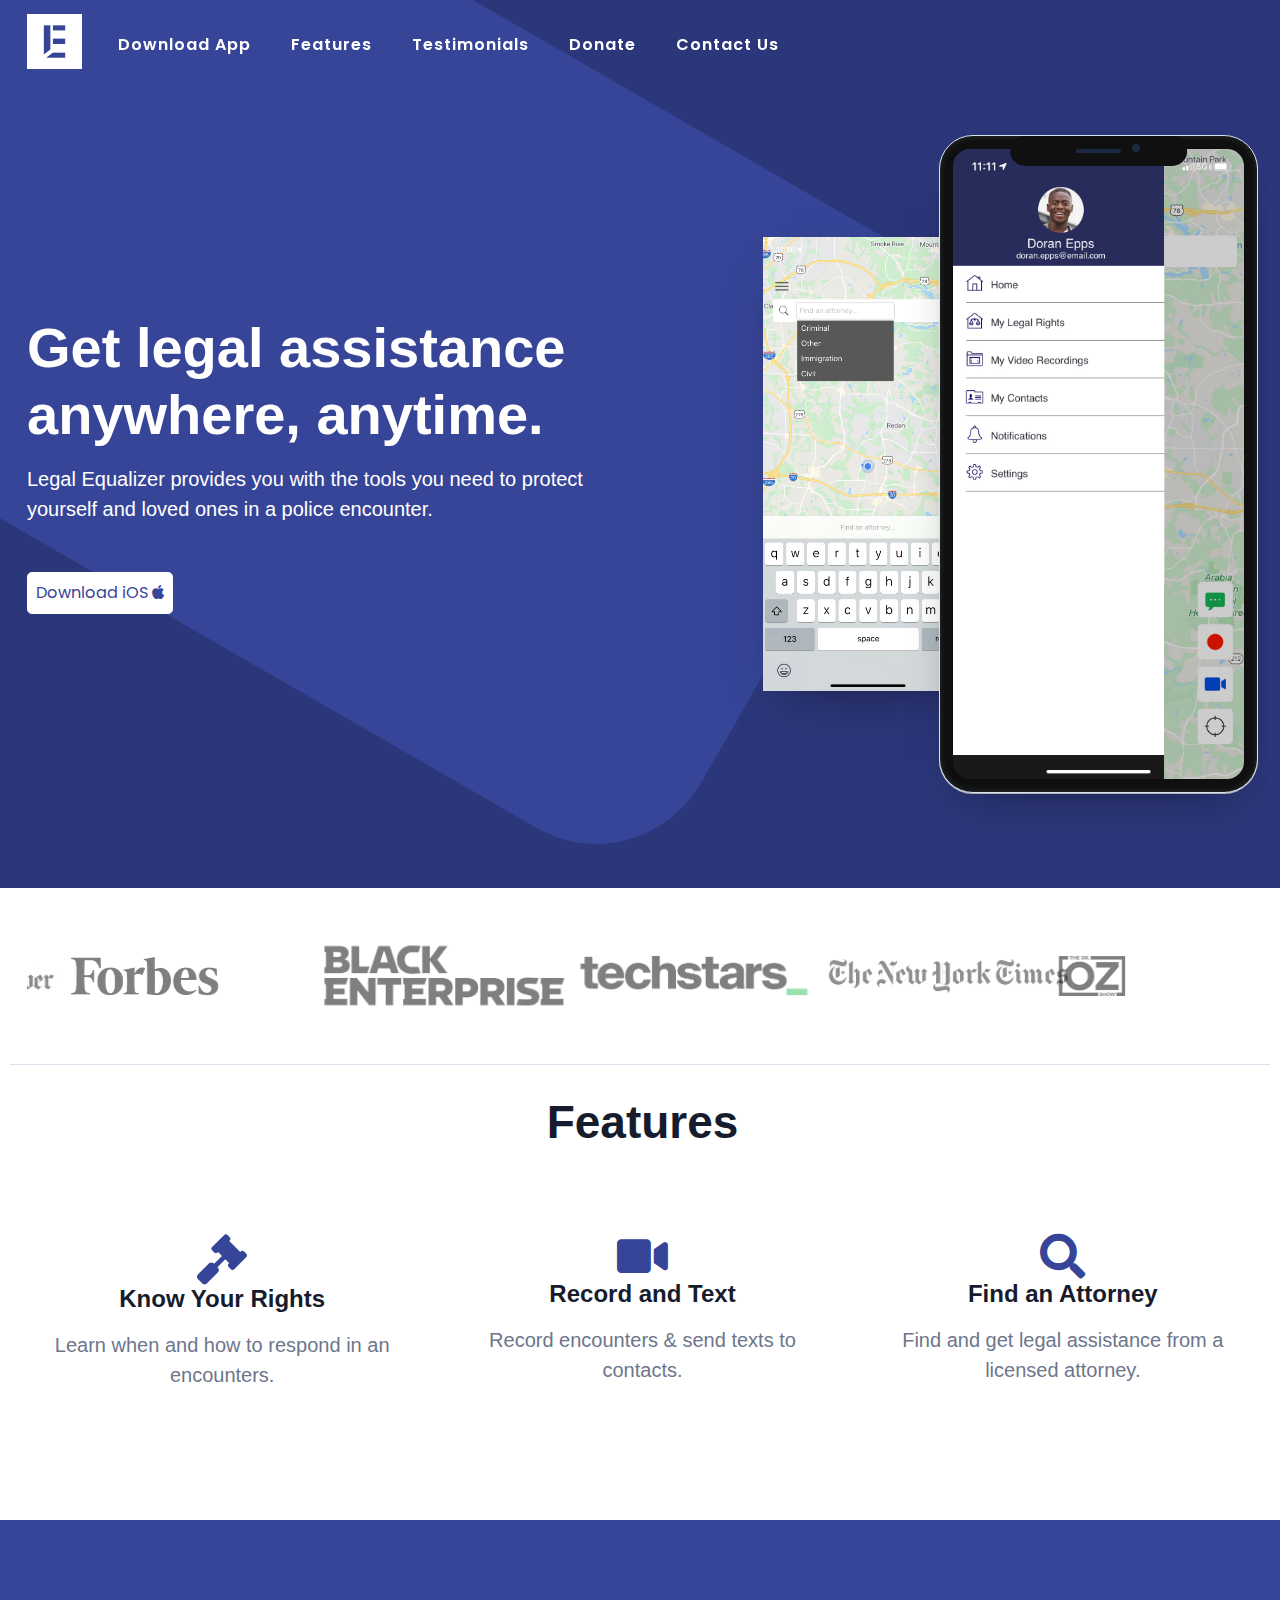
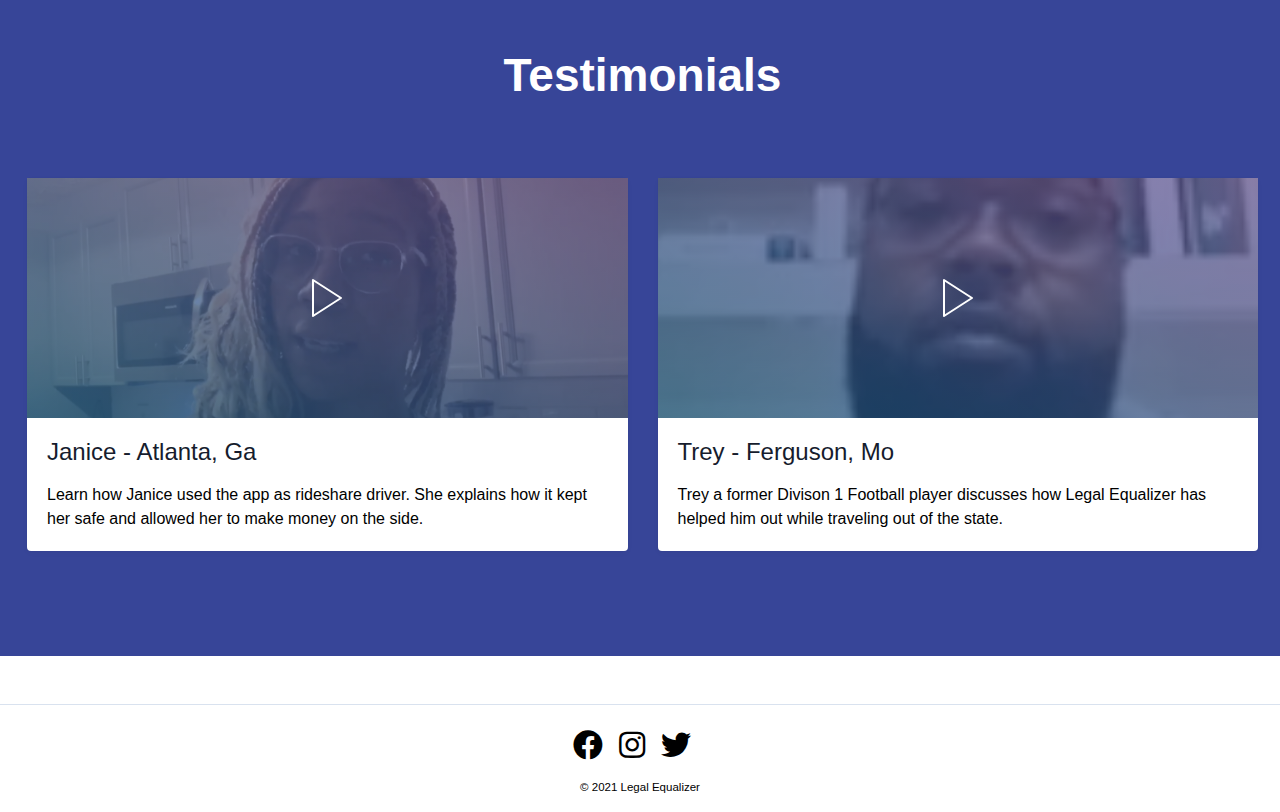
==== commit 80bc7ce1: "New Updates" ====
--- a/home-ios.html
+++ b/home-ios.html
@@ -105,7 +105,7 @@
                         <p class="lead d-flex align-items-center my-0"></p>
                         <h2 class="bold text-contrast display-lg-2 font-lg mb-3">Get legal assistance anywhere, anytime.</h2>
                         <p class="lead">Legal Equalizer provides you with the tools you need to protect yourself and loved ones in a police encounter.</p>
-                          <nav class="nav mt-5"><a href="https://apps.apple.com/us/app/legal-equalizer/id1255955244" target="_blank" class="nav-link mr-3 btn-lg btn-info btn btn btn-contrast">Download iOS <i class="fab fa-apple"></i></a><a href="https://play.google.com/store/apps/details?id=com.julytwentysix.legalequalizer&hl=en_US&gl=US" target="_blank"class="nav-link btn-lg btn-info btn-success btn-contrast">Download Android <i class="fab fa-android"></i></a></nav>
+                          <nav class="nav mt-5"><a href="https://apps.apple.com/us/app/legal-equalizer/id1255955244" target="_blank" class="nav-link mr-3 btn-lg btn-info btn btn btn-contrast">Download iOS <i class="fab fa-apple"></i></a></nav>
                     </div>
                     <div class="col-md-6 col-lg-5 ml-lg-auto">
                       <div class="device-twin align-items-center">
